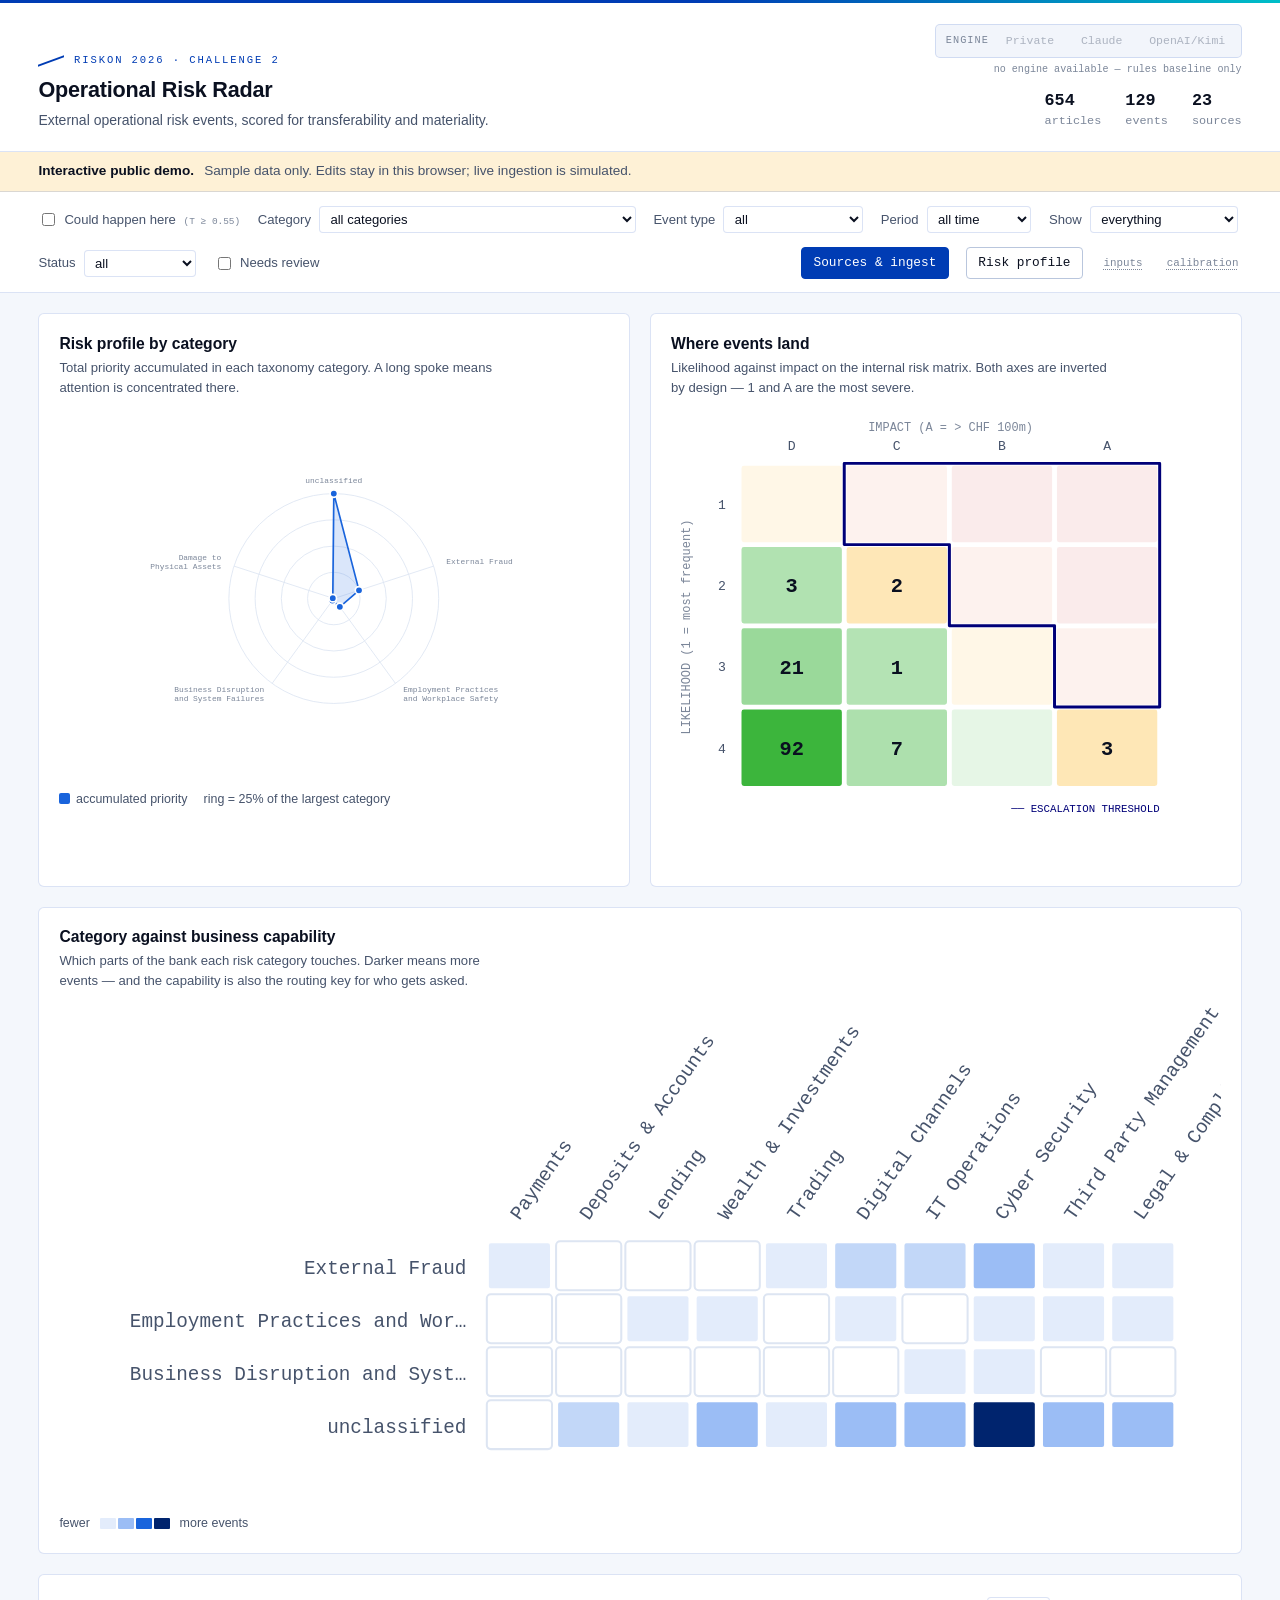
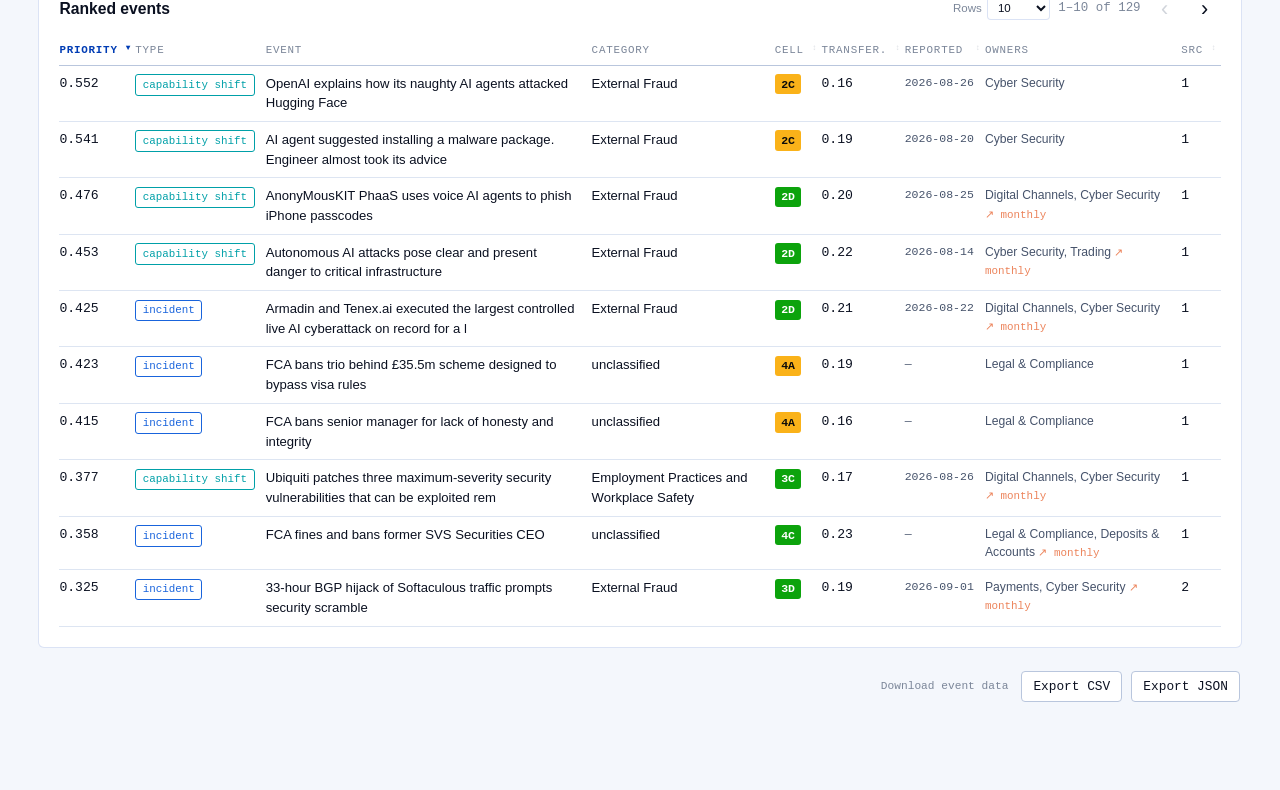
==== index.html @ 5e78c8e3 "Publish sanitized RiskON clickable prototype" ====
<!doctype html>
<html lang="en">
<head>
<meta charset="utf-8">
<meta name="viewport" content="width=device-width, initial-scale=1">
<title>Operational Risk Radar</title>
<link rel="stylesheet" href="static/styles.css">
</head>
<body data-palette="#1964dc,#eb6834,#00a0a8">

<header class="masthead">
  <div class="masthead-main">
    <p class="wordmark"><span class="rule"></span>RiskON 2026 &middot; Challenge 2</p>
    <h1>Operational Risk Radar</h1>
    <p class="sub">External operational risk events, scored for transferability and materiality.</p>
  </div>
  <div class="masthead-right">
    <div class="mode-wrap">
      <div class="mode" id="mode" role="group" aria-label="Analysis engine">
        <span class="mode-label">Engine</span>
        <button class="mode-btn" id="mode-local" data-backend="local">Private</button>
        <button class="mode-btn" id="mode-frontier" data-backend="anthropic">Claude</button>
        <button class="mode-btn" id="mode-openai" data-backend="openai">OpenAI/Kimi</button>
      </div>
      <span class="mode-note" id="mode-note"></span>
    </div>
    <div class="masthead-meta" id="meta"></div>
  </div>
</header>

<div class="banner" id="config-banner" hidden>
  <strong>Interactive public demo.</strong>
  <span>Sample data only. Edits stay in this browser; live ingestion is simulated.</span>
</div>

<nav class="controls">
  <label class="control check">
    <input type="checkbox" id="threshold-toggle">
    <span>Could happen here <output id="threshold-out"></output></span>
  </label>
  <label class="control">
    <span>Category</span>
    <select id="cat-filter"><option value="">all</option></select>
  </label>
  <label class="control">
    <span>Event type</span>
    <select id="type-filter">
      <option value="">all</option>
      <option value="incident">incident</option>
      <option value="regulatory_change">regulatory change</option>
      <option value="capability_shift">capability shift</option>
    </select>
  </label>
  <label class="control">
    <span>Period</span>
    <select id="period-filter">
      <option value="">all time</option>
      <option value="7">last 7 days</option>
      <option value="30">last 30 days</option>
      <option value="90">last quarter</option>
      <option value="month">a month…</option>
    </select>
  </label>
  <label class="control" id="month-wrap" hidden>
    <span>Month</span>
    <input type="month" id="month-filter">
  </label>
  <label class="control check" id="asat-wrap" hidden>
    <input type="checkbox" id="asat-toggle" checked>
    <span>Rank as it looked then</span>
  </label>
  <label class="control">
    <span>Show</span>
    <select id="top-filter">
      <option value="">everything</option>
      <option value="10">top 10</option>
      <option value="25">top 25</option>
      <option value="cat10">top 10 per category</option>
    </select>
  </label>
  <label class="control">
    <span>Status</span>
    <select id="disposition-filter">
      <option value="">all</option>
      <option value="open">open only</option>
      <option value="new">new</option>
      <option value="in_review">in review</option>
      <option value="actioned">actioned</option>
      <option value="closed">closed</option>
      <option value="not_relevant">not relevant</option>
      <option value="accepted_risk">accepted risk</option>
    </select>
  </label>
  <label class="control check">
    <input type="checkbox" id="review-filter">
    <span>Needs review</span>
  </label>
  <span class="control-spacer"></span>

  <a class="btn btn-primary" href="sources/">Sources &amp; ingest</a>
  <a class="btn" href="profile/">Risk profile</a>
  <button class="btn-quiet" id="inputs-toggle" aria-expanded="false"
          aria-controls="inputs-card"
          title="Which reference inputs are connected, and what each absence costs">inputs</button>
  <button class="btn-quiet" id="calib-toggle" aria-expanded="false"
          aria-controls="calibration-card"
          title="Reliability of the transferability score against business verdicts">calibration</button>
</nav>

<main>
  <section class="charts">
    <figure class="card chart-card">
      <figcaption>
        <h2>Risk profile by category</h2>
        <p>Total priority accumulated in each taxonomy category. A long spoke means
           attention is concentrated there.</p>
      </figcaption>
      <div class="chart-body"><svg id="radar" role="img" aria-label="Radar chart of accumulated priority per risk category"></svg></div>
      <div class="legend" id="radar-legend"></div>
    </figure>

    <figure class="card chart-card">
      <figcaption>
        <h2>Where events land</h2>
        <p>Likelihood against impact on the internal risk matrix. Both axes are
           inverted by design — 1 and A are the most severe.</p>
      </figcaption>
      <div class="chart-body"><svg id="matrix" role="img" aria-label="Risk matrix showing event counts by likelihood and impact"></svg></div>
    </figure>
  </section>

  <figure class="card wide" id="inputs-card" hidden>
    <figcaption>
      <h2>What the radar is scoring against</h2>
      <p>Every input a bank supplies. An absent one does not lower a score — it removes
         a question from the assessment, and every event after that is missing it. So
         the missing ones are named, along with what supplying them would answer.</p>
    </figcaption>
    <div id="inputs-body"></div>
  </figure>

  <figure class="card chart-card wide" id="calibration-card" hidden>
    <figcaption>
      <h2>Is the score telling the truth?</h2>
      <p>A transferability of 0.8 claims four in five such events turn out to be relevant
         when the owner is asked. Each consultation tests that claim — the curve is earned
         by using the radar, not shipped with it.</p>
    </figcaption>
    <div class="chart-body"><svg id="calibration" role="img" aria-label="Predicted transferability against observed relevance"></svg></div>
    <p class="calib-verdict" id="calib-verdict"></p>
  </figure>

  <figure class="card chart-card wide">
    <figcaption>
      <h2>Category against business capability</h2>
      <p>Which parts of the bank each risk category touches. Darker means more events —
         and the capability is also the routing key for who gets asked.</p>
    </figcaption>
    <div class="chart-body scroll-x"><svg id="heatmap" role="img" aria-label="Heatmap of risk categories against business capabilities"></svg></div>
    <div class="legend" id="heat-legend"></div>
  </figure>

  <section class="card">
    <div class="list-head">
      <h2>Ranked events</h2>
      <div class="list-tools" aria-label="Event list pagination">
        <!-- Filters set by clicking a chart, rendered from state. Without them
             a reader who clicked a cell, scrolled, and came back has no way to
             tell why the list is short — the click is off-screen by then. The
             dropdowns above are self-describing; a chart click is not. -->
        <span class="filter-chips" id="filter-chips"></span>
        <label class="page-size">
          <span>Rows</span>
          <select id="page-size" aria-label="Rows per page">
            <option value="10" selected>10</option>
            <option value="25">25</option>
            <option value="50">50</option>
          </select>
        </label>
        <span class="count" id="event-count" aria-live="polite"></span>
        <button class="page-btn" id="page-prev" type="button" aria-label="Previous page">&#8249;</button>
        <button class="page-btn" id="page-next" type="button" aria-label="Next page">&#8250;</button>
      </div>
    </div>
    <div class="table-wrap">
      <table id="event-table">
        <thead>
          <tr>
            <th class="sortable" data-sort="priority" aria-sort="descending">Priority</th>
            <th>Type</th>
            <th>Event</th>
            <th>Category</th>
            <th class="sortable" data-sort="severity">Cell</th>
            <th class="sortable" data-sort="transferability">Transfer.</th>
            <th class="sortable" data-sort="reported">Reported</th>
            <th>Owners</th>
            <th class="sortable" data-sort="sources">Src</th>
          </tr>
        </thead>
        <tbody id="event-body"></tbody>
      </table>
    </div>
  </section>

  <footer class="export-footer" aria-label="Data export">
    <span>Download event data</span>
    <div class="export-actions">
      <a class="btn" id="dl-csv" href="downloads/radar.csv" download>Export CSV</a>
      <a class="btn" id="dl-json" href="downloads/radar.json" download>Export JSON</a>
    </div>
  </footer>
</main>

<aside class="drawer" id="drawer" hidden>
  <button class="drawer-close" id="drawer-close" aria-label="Close">&times;</button>
  <div id="drawer-body"></div>
</aside>
<div class="scrim" id="scrim" hidden></div>

<div class="tooltip" id="tooltip" hidden></div>

<script src="static/demo-api.js"></script>
<script src="static/app.js"></script>
</body>
</html>
---- static/styles.css ----
/* Accessible blue/teal prototype palette. Brand chrome and data-encoding
   colours stay separate so categories remain distinguishable in both themes. */

:root {
  color-scheme: light;

  --brand-blue:      #003cb4;
  --brand-navy:      #000078;
  --brand-teal:      #00bec8;
  --brand-sky:       #9bbdf5;
  /* The escalation boundary on the risk matrix. Its own token because
     the navy the reference draws it in disappears on a dark background. */
  --appetite-line: #000078;

  --surface-1:      #ffffff;
  --plane:          #f4f7fc;
  --text-primary:   #0a1020;
  --text-secondary: #46536b;
  --muted:          #7b8699;
  --grid:           #dde5f2;
  --axis:           #b9c6dd;
  --border:         rgba(0, 60, 180, 0.14);

  /* categorical — event type (validated) */
  --type-incident:   #1964dc;
  --type-regulatory: #eb6834;
  --type-capability: #00a0a8;

  /* status — severity, reserved, never a series colour */
  --good:     #0ca30c;
  --warning:  #fab219;
  --serious:  #ec835a;
  --critical: #d03b3b;

  /* sequential — magnitude */
  --seq-100: #e3ecfb; --seq-200: #c2d7f8; --seq-300: #9bbdf5;
  --seq-400: #6487be; --seq-500: #1964dc; --seq-600: #003cb4; --seq-700: #00246e;

  --mono: ui-monospace, "SF Mono", Menlo, Consolas, monospace;
  --sans: "Helvetica Neue", Helvetica, system-ui, -apple-system, "Segoe UI", Arial, sans-serif;
}

@media (prefers-color-scheme: dark) {
  :root:not([data-theme="light"]) {
    color-scheme: dark;
    --surface-1:      #121722;
    --plane:          #0a0e16;
    --text-primary:   #f2f5fa;
    --text-secondary: #b6c2d6;
    --muted:          #7f8ca3;
    --grid:           #232c3d;
    --axis:           #33405a;
    --border:         rgba(155, 189, 245, 0.16);
    --appetite-line:  #9bbdf5;
    --type-incident:   #5b93f0;
    --type-regulatory: #f0824f;
    --type-capability: #26bcc4;
    --seq-100: #16233d; --seq-200: #1c3568; --seq-300: #24499b;
    --seq-400: #1964dc; --seq-500: #4a86e8; --seq-600: #7dabf2; --seq-700: #b3cdf8;
  }
}

:root[data-theme="dark"] {
  color-scheme: dark;
  --surface-1:      #121722;
  --plane:          #0a0e16;
  --text-primary:   #f2f5fa;
  --text-secondary: #b6c2d6;
  --muted:          #7f8ca3;
  --grid:           #232c3d;
  --axis:           #33405a;
  --border:         rgba(155, 189, 245, 0.16);
  --appetite-line:  #9bbdf5;
  --type-incident:   #5b93f0;
  --type-regulatory: #f0824f;
  --type-capability: #26bcc4;
  --seq-100: #16233d; --seq-200: #1c3568; --seq-300: #24499b;
  --seq-400: #1964dc; --seq-500: #4a86e8; --seq-600: #7dabf2; --seq-700: #b3cdf8;
}

* { box-sizing: border-box; }

body {
  margin: 0;
  background: var(--plane);
  color: var(--text-primary);
  font-family: var(--sans);
  font-size: 14px;
  line-height: 1.5;
  -webkit-font-smoothing: antialiased;
}

/* ---------- masthead ---------- */

.masthead {
  display: flex;
  flex-wrap: wrap;
  gap: 1rem 2rem;
  align-items: flex-end;
  justify-content: space-between;
  padding: 1.5rem clamp(1rem, 3vw, 2.5rem) 1.25rem;
  border-bottom: 1px solid var(--border);
  background: var(--surface-1);
  position: relative;
}
/* A slim gradient separates the application chrome from the working area. */
.masthead::before {
  content: "";
  position: absolute; inset: 0 0 auto 0; height: 3px;
  background: linear-gradient(90deg, var(--brand-blue) 0%, var(--brand-blue) 55%, var(--brand-teal) 100%);
}
.wordmark {
  display: flex; align-items: center; gap: 0.6rem;
  font-family: var(--mono); font-size: 0.66rem; letter-spacing: 0.18em;
  text-transform: uppercase; color: var(--brand-blue); margin-bottom: 0.35rem;
}
:root[data-theme="dark"] .wordmark,
:root:not([data-theme="light"]) .wordmark { color: var(--brand-sky); }
@media (prefers-color-scheme: light) { :root:not([data-theme="dark"]) .wordmark { color: var(--brand-blue); } }
.wordmark .rule {
  width: 26px; height: 0; border-top: 2px solid currentColor;
  transform: skewY(-20deg);
}
.masthead h1 {
  margin: 0;
  font-size: 1.35rem;
  font-weight: 600;
  letter-spacing: -0.01em;
}
.sub { margin: 0.2rem 0 0; color: var(--text-secondary); }
.masthead-right {
  display: flex;
  flex-direction: column;
  align-items: flex-end;
  gap: 0.7rem;
}
.masthead-meta {
  display: flex;
  gap: 1.5rem;
  font-family: var(--mono);
  font-size: 0.74rem;
  color: var(--muted);
}
.masthead-meta b { display: block; color: var(--text-primary); font-size: 1.05rem; font-weight: 600; }

.banner {
  padding: 0.6rem clamp(1rem, 3vw, 2.5rem);
  background: color-mix(in srgb, var(--warning) 18%, var(--surface-1));
  border-bottom: 1px solid var(--border);
  font-size: 0.85rem;
}
.banner span { color: var(--text-secondary); margin-left: 0.4rem; }

/* ---------- controls ---------- */

.controls {
  display: flex;
  flex-wrap: wrap;
  align-items: center;
  gap: 0.9rem 1.1rem;
  padding: 0.85rem clamp(1rem, 3vw, 2.5rem);
  border-bottom: 1px solid var(--border);
  background: var(--surface-1);
  position: sticky;
  top: 0;
  z-index: 20;
}
.control { display: flex; align-items: center; gap: 0.5rem; font-size: 0.82rem; color: var(--text-secondary); }
.control input[type="range"] { width: 130px; accent-color: var(--type-incident); }
.control output { font-family: var(--mono); color: var(--text-primary); min-width: 2.6em; }
.control select {
  font: inherit; padding: 0.25rem 0.4rem; border-radius: 4px;
  border: 1px solid var(--border); background: var(--surface-1); color: var(--text-primary);
}
.control-spacer { flex: 1; }

.export-footer {
  display: flex;
  justify-content: flex-end;
  align-items: center;
  gap: 0.8rem;
  padding: 0.2rem 0.1rem 1.5rem;
  color: var(--muted);
  font-family: var(--mono);
  font-size: 0.7rem;
}
.export-actions { display: flex; gap: 0.55rem; }

@media (max-width: 640px) {
  .export-footer { align-items: flex-end; flex-direction: column; }
}

/* ---------- LLM mode switch ---------- */

.mode {
  display: flex; align-items: center; gap: 0.45rem;
  padding: 0.2rem 0.35rem 0.2rem 0.6rem;
  border: 1px solid var(--border); border-radius: 5px;
  background: color-mix(in srgb, var(--brand-blue) 5%, var(--surface-1));
}
.mode-label {
  font-family: var(--mono); font-size: 0.64rem; letter-spacing: 0.1em;
  text-transform: uppercase; color: var(--muted);
}
.mode-btn {
  font: inherit; font-family: var(--mono); font-size: 0.72rem; cursor: pointer;
  border: 1px solid transparent; border-radius: 3px; padding: 0.2rem 0.55rem;
  background: transparent; color: var(--text-secondary);
}
.mode-btn[aria-pressed="true"] {
  background: var(--brand-blue); color: #fff; border-color: var(--brand-blue);
}
.mode-btn[disabled] { opacity: 0.4; cursor: not-allowed; }
.mode-wrap { display: flex; flex-direction: column; align-items: flex-end; gap: 0.22rem; }
.mode-note {
  font-family: var(--mono); font-size: 0.63rem; color: var(--muted);
  white-space: nowrap;
}
.btn {
  font-size: 0.8rem; font-family: var(--mono); text-decoration: none;
  color: var(--text-primary); border: 1px solid var(--axis);
  padding: 0.32rem 0.7rem; border-radius: 4px; background: var(--surface-1);
}
.btn:hover, .btn:focus-visible { border-color: var(--type-incident); color: var(--type-incident); }

/* ---------- layout ---------- */

main { padding: 1.25rem clamp(1rem, 3vw, 2.5rem) 4rem; display: flex; flex-direction: column; gap: 1.25rem; }
.charts { display: grid; grid-template-columns: repeat(auto-fit, minmax(340px, 1fr)); gap: 1.25rem; }

.card {
  background: var(--surface-1);
  border: 1px solid var(--border);
  border-radius: 6px;
  padding: 1.1rem 1.25rem 1.25rem;
}
figure.card { margin: 0; }
figcaption h2 { margin: 0 0 0.15rem; font-size: 0.98rem; font-weight: 600; }
figcaption p { margin: 0 0 0.9rem; color: var(--text-secondary); font-size: 0.82rem; max-width: 62ch; }
.chart-body svg { display: block; width: 100%; height: auto; }
.scroll-x { overflow-x: auto; }

.legend { display: flex; flex-wrap: wrap; gap: 0.4rem 1rem; margin-top: 0.75rem; font-size: 0.78rem; color: var(--text-secondary); }
.legend .swatch { display: inline-block; width: 11px; height: 11px; border-radius: 2px; margin-right: 0.35rem; vertical-align: -1px; }
.legend .ramp { display: inline-flex; gap: 2px; vertical-align: -2px; margin: 0 0.4rem; }
.legend .ramp i { width: 16px; height: 11px; display: block; border-radius: 1px; }

/* ---------- table ---------- */

.list-head { display: flex; align-items: center; justify-content: space-between; gap: 1rem; margin-bottom: 0.7rem; }
.list-head h2 { margin: 0; font-size: 0.98rem; font-weight: 600; }
.count { font-family: var(--mono); font-size: 0.78rem; color: var(--muted); }
.list-tools { display: flex; align-items: center; gap: 0.5rem; }
.page-size { display: flex; align-items: center; gap: 0.35rem; color: var(--muted); font-size: 0.72rem; }
.page-size select {
  font: inherit; color: var(--text-primary); background: var(--surface-1);
  border: 1px solid var(--border); border-radius: 4px; padding: 0.2rem 1.4rem 0.2rem 0.35rem;
}
.page-btn {
  width: 2rem; height: 2rem; padding: 0; border: 1px solid transparent;
  border-radius: 50%; background: transparent; color: var(--text-primary);
  font-size: 1.35rem; line-height: 1; cursor: pointer;
}
.page-btn:hover:not(:disabled), .page-btn:focus-visible:not(:disabled) {
  background: var(--plane); border-color: var(--border);
}
.page-btn:disabled { color: var(--muted); opacity: 0.35; cursor: default; }
.table-wrap { overflow-x: auto; }
table { border-collapse: collapse; width: 100%; min-width: 780px; font-size: 0.82rem; }
th {
  text-align: left; font-family: var(--mono); font-size: 0.68rem; letter-spacing: 0.07em;
  text-transform: uppercase; color: var(--muted); font-weight: 500;
  padding: 0.4rem 0.7rem 0.4rem 0; border-bottom: 1px solid var(--axis); white-space: nowrap;
}
td { padding: 0.5rem 0.7rem 0.5rem 0; border-bottom: 1px solid var(--grid); vertical-align: top; }
tbody tr { cursor: pointer; }
tbody tr:hover { background: color-mix(in srgb, var(--type-incident) 7%, transparent); }
.num { font-family: var(--mono); font-variant-numeric: tabular-nums; white-space: nowrap; }

.pill {
  display: inline-block; font-family: var(--mono); font-size: 0.68rem;
  padding: 0.1rem 0.4rem; border-radius: 3px; white-space: nowrap;
  border: 1px solid currentColor;
}
.pill.incident   { color: var(--type-incident); }
.pill.regulatory_change { color: var(--type-regulatory); }
.pill.capability_shift  { color: var(--type-capability); }

.cell-badge {
  display: inline-block; font-family: var(--mono); font-weight: 600;
  padding: 0.1rem 0.4rem; border-radius: 3px; color: #fff; font-size: 0.72rem;
}
.sev-1 { background: var(--critical); }
.sev-2 { background: var(--serious); }
.sev-3 { background: var(--warning); color: #0b0b0b; }
.sev-4 { background: var(--good); }

.owners { color: var(--text-secondary); font-size: 0.76rem; }
.cross { color: var(--serious); font-family: var(--mono); font-size: 0.68rem; }

/* ---------- drawer ---------- */

.drawer {
  position: fixed; top: 0; right: 0; bottom: 0; width: min(560px, 92vw);
  background: var(--surface-1); border-left: 1px solid var(--border);
  padding: 1.5rem 1.6rem 3rem; overflow-y: auto; z-index: 40;
  box-shadow: -8px 0 24px rgba(0,0,0,0.12);
}
.scrim { position: fixed; inset: 0; background: rgba(0,0,0,0.28); z-index: 30; }
.drawer-close {
  position: absolute; top: 0.7rem; right: 0.9rem; background: none; border: none;
  font-size: 1.5rem; line-height: 1; color: var(--muted); cursor: pointer;
}
.drawer h3 { margin: 0 0.5rem 0.3rem 0; font-size: 1.05rem; }
.drawer h4 {
  font-family: var(--mono); font-size: 0.7rem; letter-spacing: 0.08em;
  text-transform: uppercase; color: var(--muted); margin: 1.5rem 0 0.5rem;
}
.kv { display: grid; grid-template-columns: minmax(120px, auto) 1fr; gap: 0.3rem 1rem; font-size: 0.83rem; }
.kv dt { color: var(--text-secondary); }
.kv dd { margin: 0; font-family: var(--mono); }

.dim-row { margin-bottom: 0.55rem; }
.dim-head { display: flex; justify-content: space-between; font-size: 0.78rem; }
.dim-name { color: var(--text-primary); }
.dim-val { font-family: var(--mono); color: var(--text-secondary); }
.dim-bar { height: 7px; background: var(--grid); border-radius: 3px; overflow: hidden; margin-top: 0.2rem; }
.dim-bar i { display: block; height: 100%; background: var(--type-incident); border-radius: 3px; }
.dim-row.dormant .dim-name { color: var(--muted); text-decoration: line-through; }
.dim-why { font-size: 0.74rem; color: var(--muted); margin-top: 0.15rem; }
.dim-tag {
  font-family: var(--mono); font-size: 0.58rem; letter-spacing: 0.08em;
  text-transform: uppercase; color: var(--brand-blue); border: 1px solid currentColor;
  border-radius: 2px; padding: 0 0.25rem; margin-left: 0.4rem; vertical-align: 1px;
}
:root[data-theme="dark"] .dim-tag { color: var(--brand-sky); }
.dim-ev { margin: 0.25rem 0 0; padding-left: 0.9rem; }
.dim-ev li {
  font-size: 0.72rem; color: var(--text-secondary); margin-bottom: 0.12rem;
  list-style: none; position: relative;
}
.dim-ev li::before {
  content: "·"; position: absolute; left: -0.7rem; color: var(--brand-blue);
}

.rationale { font-size: 0.82rem; color: var(--text-secondary); background: var(--plane);
             padding: 0.6rem 0.75rem; border-radius: 4px; border-left: 2px solid var(--axis); }
.src-list { list-style: none; padding: 0; margin: 0; font-size: 0.8rem; }
.src-list li { margin-bottom: 0.35rem; word-break: break-all; }
.src-list a { color: var(--type-incident); }

.consult { display: flex; flex-wrap: wrap; gap: 0.5rem; align-items: center; margin-bottom: 0.5rem;
           padding-bottom: 0.5rem; border-bottom: 1px solid var(--grid); }
.consult-owner { flex: 1; min-width: 160px; font-size: 0.82rem; }
.consult button {
  font: inherit; font-size: 0.72rem; font-family: var(--mono); cursor: pointer;
  border: 1px solid var(--axis); background: var(--surface-1); color: var(--text-primary);
  padding: 0.2rem 0.5rem; border-radius: 3px;
}
.consult button:hover { border-color: var(--type-incident); }
.consult button[aria-pressed="true"] { background: var(--type-incident); color: #fff; border-color: var(--type-incident); }

.verdict { font-family: var(--mono); font-size: 0.72rem; padding: 0.1rem 0.4rem; border-radius: 3px; }
.verdict.relevant { background: var(--critical); color: #fff; }
.verdict.take_into_account { background: var(--warning); color: #0b0b0b; }
.verdict.not_relevant { background: var(--good); color: #fff; }
.verdict.pending { border: 1px solid var(--axis); color: var(--muted); }

/* ---------- tooltip ---------- */

.tooltip {
  position: fixed; pointer-events: none; z-index: 60;
  background: var(--surface-1); border: 1px solid var(--axis); border-radius: 4px;
  padding: 0.4rem 0.6rem; font-size: 0.78rem; max-width: 280px;
  box-shadow: 0 4px 12px rgba(0,0,0,0.16);
}
.tooltip b { display: block; margin-bottom: 0.15rem; }
/* pre-line so a tooltip can carry a second line. Matrix cells use one to say
   how many of their events sit near a band boundary, which does not fit on the
   same line as the count and is the more interesting half. */
.tooltip span {
  color: var(--text-secondary); font-family: var(--mono); font-size: 0.74rem;
  white-space: pre-line;
}

.empty { color: var(--muted); font-style: italic; padding: 1.5rem 0; text-align: center; }

@media (prefers-reduced-motion: reduce) { * { transition: none !important; animation: none !important; } }

/* The declared-profile caveat. Deliberately quiet but always present: the
   profile is our assumption, and a reader should never have to ask whether
   these numbers came from the bank's own internal data. */
.assumption {
  font-size: 12px; line-height: 1.5; color: var(--text-secondary);
  background: var(--plane); border-left: 2px solid var(--appetite-line);
  padding: 8px 10px; margin: 0 0 14px; border-radius: 0 3px 3px 0;
}
.assumption b { color: var(--text-primary); }

/* ------------------------------------------------------------------ */
/* Risk profile panel                                                  */
/*                                                                     */
/* Wider than the event drawer because this is editing, not reading —  */
/* a row of fields needs room that a paragraph of rationale does not.  */
/* ------------------------------------------------------------------ */

.panel {
  position: fixed; top: 0; right: 0; bottom: 0;
  width: min(760px, 96vw);
  background: var(--surface-1);
  border-left: 1px solid var(--border);
  box-shadow: -18px 0 48px rgba(0, 0, 0, 0.18);
  display: flex; flex-direction: column;
  z-index: 40;
}
.panel[hidden] { display: none; }

.panel-head {
  display: flex; align-items: flex-start; justify-content: space-between;
  gap: 1rem; padding: 1.1rem 1.3rem 0.8rem;
  border-bottom: 1px solid var(--border);
}
.panel-head h2 { margin: 0; font-size: 1.15rem; letter-spacing: -0.01em; }
.panel-sub {
  margin: 0.25rem 0 0; font-family: var(--mono);
  font-size: 0.68rem; color: var(--muted);
}

.panel .assumption { margin: 0.9rem 1.3rem 0; }

.panel-tabs {
  display: flex; flex-wrap: wrap; gap: 0.25rem;
  padding: 0.9rem 1.3rem 0; border-bottom: 1px solid var(--border);
}
.panel-tabs .tab {
  appearance: none; background: none; border: none;
  border-bottom: 2px solid transparent;
  padding: 0.45rem 0.6rem; cursor: pointer;
  font-family: var(--mono); font-size: 0.72rem;
  color: var(--text-secondary);
}
.panel-tabs .tab:hover { color: var(--text-primary); }
.panel-tabs .tab.is-active {
  color: var(--brand-blue); border-bottom-color: var(--brand-blue); font-weight: 600;
}
.panel-body { flex: 1; overflow-y: auto; padding: 1rem 1.3rem 1.5rem; }

.field { display: block; margin-bottom: 0.85rem; }
.field > span {
  display: block; font-family: var(--mono); font-size: 0.66rem;
  letter-spacing: 0.06em; text-transform: uppercase;
  color: var(--muted); margin-bottom: 0.3rem;
}
.field input[type="text"], .field textarea, .field select {
  width: 100%; box-sizing: border-box;
  background: var(--plane); color: var(--text-primary);
  border: 1px solid var(--border); border-radius: 3px;
  padding: 0.42rem 0.55rem; font: inherit; font-size: 0.83rem;
}
.field textarea { min-height: 5.5rem; resize: vertical; line-height: 1.5; }
.field input:focus-visible, .field textarea:focus-visible,
.field select:focus-visible, .row input:focus-visible, .row select:focus-visible {
  outline: 2px solid var(--brand-blue); outline-offset: 1px;
}
.field-hint {
  display: block; margin-top: 0.25rem;
  font-size: 0.72rem; color: var(--muted); line-height: 1.45;
}

/* Repeating rows — activities, technology, vendors, controls. */
.rows { display: flex; flex-direction: column; gap: 0.4rem; }
.row {
  display: grid; gap: 0.4rem; align-items: center;
  padding: 0.5rem; border: 1px solid var(--border); border-radius: 3px;
  background: var(--plane);
}
.row input[type="text"], .row select {
  background: var(--surface-1); color: var(--text-primary);
  border: 1px solid var(--border); border-radius: 3px;
  padding: 0.34rem 0.45rem; font: inherit; font-size: 0.78rem;
  min-width: 0;
}
.row-tech   { grid-template-columns: 1.6fr 1fr 0.9fr 0.9fr auto; }
.row-vendor { grid-template-columns: 1.4fr 1.6fr 0.9fr 0.9fr auto; }
.row-ctrl   { grid-template-columns: 1.8fr 1fr 1.2fr auto; }
.row-act    { grid-template-columns: 1.6fr 0.8fr 1.6fr auto; }
.row-text   { grid-template-columns: 1fr auto; }

/* A not-used row is the point of the technology block, so it reads
   differently rather than looking like an incomplete entry. */
.row.is-unused { border-style: dashed; opacity: 0.78; }
.row.is-unused input[type="text"] { text-decoration: line-through; }

.row-del {
  appearance: none; background: none; border: none; cursor: pointer;
  color: var(--muted); font-size: 1rem; line-height: 1; padding: 0.2rem 0.35rem;
}
.row-del:hover { color: var(--critical); }

.used-toggle {
  display: flex; align-items: center; gap: 0.3rem;
  font-family: var(--mono); font-size: 0.68rem; color: var(--text-secondary);
  white-space: nowrap;
}

.add-row {
  appearance: none; margin-top: 0.5rem; cursor: pointer;
  background: none; border: 1px dashed var(--border); border-radius: 3px;
  padding: 0.4rem 0.7rem; color: var(--text-secondary);
  font-family: var(--mono); font-size: 0.72rem;
}
.add-row:hover { border-color: var(--brand-blue); color: var(--brand-blue); }

.panel-foot {
  display: flex; align-items: center; gap: 0.5rem;
  padding: 0.8rem 1.3rem; border-top: 1px solid var(--border);
  background: var(--plane);
}
.panel-foot input[type="text"] {
  flex: 1; min-width: 0;
  background: var(--surface-1); color: var(--text-primary);
  border: 1px solid var(--border); border-radius: 3px;
  padding: 0.4rem 0.55rem; font: inherit; font-size: 0.8rem;
}
.panel-foot-spacer { flex: 0 0 0.25rem; }
.panel-status {
  margin: 0; padding: 0 1.3rem 0.8rem; min-height: 1.1rem;
  font-family: var(--mono); font-size: 0.7rem; color: var(--muted);
}
.panel-status.is-error { color: var(--critical); }
.panel-status.is-ok { color: var(--good); }

.btn-primary {
  background: var(--brand-blue); border-color: var(--brand-blue); color: #fff;
}
.btn-primary:hover { background: var(--brand-navy); border-color: var(--brand-navy); }

.rev-list { list-style: none; margin: 0; padding: 0; }
.rev-list li {
  display: flex; gap: 0.75rem; align-items: baseline;
  padding: 0.5rem 0; border-bottom: 1px solid var(--border);
  font-size: 0.8rem;
}
.rev-v { font-family: var(--mono); font-size: 0.72rem; color: var(--brand-blue); }
.rev-when { font-family: var(--mono); font-size: 0.68rem; color: var(--muted); }

@media (max-width: 760px) {
  .row-tech, .row-vendor, .row-ctrl, .row-act { grid-template-columns: 1fr auto; }
}

@media (max-width: 640px) {
  .list-head { align-items: flex-start; flex-direction: column; }
  .list-tools { width: 100%; justify-content: flex-end; }
}

/* Provenance. A challenged number has to be traceable to the sentence that
   produced it, so the quote is shown verbatim rather than summarised. */
.cite { margin: 0 0 10px; }
.cite-field {
  font-family: var(--mono); font-size: 11px; letter-spacing: 0.02em;
  color: var(--text-secondary); text-transform: uppercase;
}
.cite blockquote {
  margin: 3px 0 2px; padding: 6px 10px; font-size: 12.5px; line-height: 1.5;
  color: var(--text-primary); background: var(--plane);
  border-left: 2px solid var(--appetite-line); border-radius: 0 3px 3px 0;
}
.cite-src { font-size: 11px; color: var(--text-secondary); }
.inferred-note, .unprovenanced {
  font-size: 12px; line-height: 1.5; color: var(--text-secondary); margin: 8px 0 0;
}
.inferred-note b { color: var(--text-primary); }
.unprovenanced { color: var(--serious); }
.unprovenanced b { color: var(--serious); }

/* "Needs review" is not a severity filter. It selects the events the model
   declined to score, which the ranked list cannot express on its own. */
.control.check { flex-direction: row; align-items: center; gap: 6px; }
.control.check input { accent-color: var(--serious); cursor: pointer; }
/* ------------------------------------------------------------------ */
/* Profile chip and profile page                                       */
/* ------------------------------------------------------------------ */

.page-profile { padding-bottom: 6rem; }
.page-profile .back { color: var(--brand-blue); text-decoration: none; }
.page-profile .back:hover { text-decoration: underline; }
.wide-note { max-width: 62rem; margin: 1rem 1.6rem 0; }
.profile-main { padding: 0 0.3rem; }
.page-profile .panel-tabs { padding: 1rem 1.6rem 0; }
.page-profile .panel-body {
  max-width: 62rem; margin: 0 auto; padding: 1.2rem 1.6rem 2rem;
  overflow: visible;
}
.profile-foot {
  position: sticky; bottom: 0;
  border-top: 1px solid var(--border); background: var(--plane);
}
.profile-status-page { padding: 0.5rem 1.6rem 0; }

/* "What this feeds" — the mapping from a block to the dimension it drives.
   A form that says only what to type never explains why it matters. */
.feeds {
  border: 1px solid var(--border); border-radius: 4px;
  background: var(--plane); padding: 0.75rem 0.9rem; margin: 0 0 1.2rem;
}
.feeds h5 {
  margin: 0 0 0.5rem; font-family: var(--mono); font-size: 0.62rem;
  letter-spacing: 0.1em; text-transform: uppercase; color: var(--muted);
  font-weight: 500;
}
.feed {
  display: grid; grid-template-columns: 13rem 4.5rem 1fr;
  gap: 0.6rem; align-items: baseline;
  padding: 0.3rem 0; border-top: 1px solid var(--border);
}
.feed:first-of-type { border-top: none; }
.feed-name {
  font-family: var(--mono); font-size: 0.72rem; color: var(--text-primary);
}
.feed-weight {
  font-family: var(--mono); font-size: 0.72rem; color: var(--brand-blue);
  font-weight: 600; font-variant-numeric: tabular-nums;
}
.feed-why { font-size: 0.76rem; color: var(--text-secondary); line-height: 1.45; }

@media (max-width: 720px) {
  .feed { grid-template-columns: 1fr; gap: 0.1rem; }
}

/* ------------------------------------------------------------------ */
/* Source portfolio and ingestion console                              */
/* ------------------------------------------------------------------ */

.page-sources .back { color: var(--brand-blue); text-decoration: none; }
.page-sources .back:hover { text-decoration: underline; }
.sources-main {
  max-width: 1160px; margin: 0 auto;
  padding: 1.25rem clamp(1rem, 3vw, 2.5rem) 7rem;
}
.source-kpis {
  display: grid; grid-template-columns: repeat(5, minmax(0, 1fr)); gap: 0.75rem;
}
.source-kpi {
  min-width: 0; padding: 0.85rem 0.9rem;
  border: 1px solid var(--border); border-radius: 5px; background: var(--surface-1);
}
.source-kpi strong {
  display: block; font-family: var(--mono); font-size: 1.35rem;
  font-weight: 600; color: var(--text-primary); font-variant-numeric: tabular-nums;
}
.source-kpi span { display: block; font-size: 0.78rem; font-weight: 600; }
.source-kpi small { display: block; margin-top: 0.15rem; color: var(--muted); font-size: 0.68rem; }

.source-overview {
  display: grid; grid-template-columns: minmax(0, 1.35fr) minmax(280px, 0.85fr);
  gap: 1rem;
}
.source-overview h2, .source-catalog-card h2, .catalog-history h2,
.governance-card h2 { margin: 0; font-size: 0.98rem; }
.section-note { margin: 0.25rem 0 0; font-size: 0.78rem; color: var(--text-secondary); max-width: 68ch; }
.coverage-row {
  display: grid; grid-template-columns: 9.5rem 1fr 2rem; gap: 0.7rem;
  align-items: center; margin-top: 0.65rem;
}
.coverage-name { font-size: 0.72rem; color: var(--text-secondary); }
.coverage-track { height: 8px; background: var(--grid); border-radius: 5px; overflow: hidden; }
.coverage-track i { display: block; height: 100%; border-radius: 5px; background: var(--brand-blue); }
.coverage-count { font-family: var(--mono); font-size: 0.72rem; text-align: right; }

.tier-defaults { margin-top: 0.75rem; }
.tier-default {
  display: grid; grid-template-columns: 8rem 1fr 2.2rem; gap: 0.5rem;
  align-items: center; margin: 0.35rem 0; font-size: 0.68rem;
}
.tier-default i { display: block; height: 5px; background: var(--brand-teal); border-radius: 4px; }
.tier-default b { font-family: var(--mono); font-weight: 500; text-align: right; }
.guardrails { margin: 0.8rem 0 0; padding-left: 1rem; color: var(--text-secondary); font-size: 0.72rem; }
.guardrails li { margin: 0.25rem 0; }

.source-catalog-card { padding: 0; overflow: hidden; }
.catalog-head {
  display: flex; justify-content: space-between; gap: 1rem; align-items: center;
  padding: 1rem 1.15rem; border-bottom: 1px solid var(--border);
}
.catalog-actions { display: flex; flex-wrap: wrap; gap: 0.45rem; justify-content: flex-end; }
.catalog-actions input, .catalog-actions select {
  background: var(--plane); color: var(--text-primary); border: 1px solid var(--border);
  border-radius: 4px; padding: 0.35rem 0.5rem; font: inherit; font-size: 0.75rem;
}
.catalog-actions input { width: min(240px, 32vw); }
.source-list { display: flex; flex-direction: column; }
.source-card { padding: 1rem 1.15rem; border-bottom: 1px solid var(--border); }
.source-card:last-child { border-bottom: none; }
.source-card.is-archived { opacity: 0.72; background: var(--plane); }
.source-card-head {
  display: flex; justify-content: space-between; gap: 1rem; align-items: flex-start;
  margin-bottom: 0.85rem;
}
.source-title { display: flex; flex-wrap: wrap; gap: 0.45rem; align-items: center; }
.source-title strong { font-size: 0.9rem; }
.source-title code { color: var(--muted); font-size: 0.68rem; }
.source-card-metrics { display: flex; gap: 1rem; color: var(--muted); font-size: 0.68rem; white-space: nowrap; }
.source-card-metrics b { color: var(--text-primary); font-family: var(--mono); }
.health {
  font-family: var(--mono); font-size: 0.62rem; padding: 0.12rem 0.38rem;
  border-radius: 10px; border: 1px solid currentColor;
}
.health.healthy { color: var(--good); }
.health.error { color: var(--critical); }
.health.empty { color: var(--warning); }
.health.unchecked { color: var(--muted); }
.health.archived { color: var(--muted); border-style: dashed; }

.source-grid {
  display: grid; grid-template-columns: 1.35fr 1fr 1fr 1fr 0.65fr 0.55fr;
  gap: 0.55rem;
}
.source-grid .source-field:last-child { grid-column: 1 / -1; }
.source-field { min-width: 0; }
.source-field > span {
  display: block; margin-bottom: 0.22rem; color: var(--muted); font-family: var(--mono);
  font-size: 0.6rem; letter-spacing: 0.06em; text-transform: uppercase;
}
.source-field input, .source-field select, .credibility-control input[type="text"] {
  box-sizing: border-box; width: 100%; min-width: 0; background: var(--plane);
  color: var(--text-primary); border: 1px solid var(--border); border-radius: 3px;
  padding: 0.35rem 0.45rem; font: inherit; font-size: 0.75rem;
}
.source-field small { display: block; margin-top: 0.18rem; color: var(--muted); font-size: 0.62rem; }
.source-field input:disabled { color: var(--muted); border-style: dashed; }

.credibility-control {
  margin-top: 0.75rem; padding: 0.7rem 0.8rem; border-radius: 4px;
  background: var(--plane); display: grid; grid-template-columns: 13rem 1fr minmax(230px, 1.2fr);
  gap: 0.7rem; align-items: center;
}
.credibility-head { display: flex; justify-content: space-between; gap: 0.5rem; align-items: center; }
.custom-toggle { display: flex; gap: 0.35rem; align-items: center; font-size: 0.7rem; color: var(--text-secondary); }
.credibility-head output { font-family: var(--mono); font-size: 0.74rem; }
.credibility-control input[type="range"] { width: 100%; accent-color: var(--brand-blue); }
.credibility-control input:disabled { opacity: 0.45; }
.source-card-foot { display: flex; flex-wrap: wrap; align-items: center; gap: 0.45rem; margin-top: 0.7rem; }
.health-detail { color: var(--muted); font-size: 0.65rem; }
.source-card-spacer { flex: 1; }
.btn-small { padding: 0.25rem 0.55rem; font-size: 0.68rem; cursor: pointer; }
.btn:disabled { opacity: 0.4; cursor: not-allowed; }
.catalog-history { padding-bottom: 0.75rem; }
.source-foot { position: fixed; left: 0; right: 0; bottom: 0; z-index: 25; }
.source-status {
  position: fixed; left: 0; right: 0; bottom: 3.6rem; z-index: 26;
  background: var(--plane); border-top: 1px solid var(--border); padding: 0.35rem 1.3rem;
}
.sr-only {
  position: absolute; width: 1px; height: 1px; padding: 0; margin: -1px;
  overflow: hidden; clip: rect(0, 0, 0, 0); white-space: nowrap; border: 0;
}

@media (max-width: 980px) {
  .source-kpis { grid-template-columns: repeat(3, minmax(0, 1fr)); }
  .source-grid { grid-template-columns: repeat(3, minmax(0, 1fr)); }
  .credibility-control { grid-template-columns: 1fr 1fr; }
  .credibility-control input[type="text"] { grid-column: 1 / -1; }
}
@media (max-width: 680px) {
  .source-kpis, .source-overview { grid-template-columns: 1fr; }
  .source-grid { grid-template-columns: 1fr 1fr; }
  .catalog-head, .source-card-head { align-items: stretch; flex-direction: column; }
  .catalog-actions { justify-content: stretch; }
  .catalog-actions input { width: 100%; }
  .credibility-control { grid-template-columns: 1fr; }
  .source-card-metrics { justify-content: space-between; }
  .source-foot, .source-status { position: static; }
}

/* ------------------------------------------------------------------ */
/* Sortable table headers                                              */
/* ------------------------------------------------------------------ */

#event-table th.sortable {
  cursor: pointer;
  user-select: none;
  position: relative;
  padding-right: 1.1rem;
  white-space: nowrap;
}
#event-table th.sortable:hover { color: var(--text-primary); }
#event-table th.sortable:focus-visible {
  outline: 2px solid var(--brand-blue);
  outline-offset: -2px;
}
/* A faint marker on every sortable header, so the affordance is visible
   before anyone clicks. The active one is solid and points. */
#event-table th.sortable::after {
  content: "\2195";
  position: absolute;
  right: 0.25rem;
  opacity: 0.28;
  font-size: 0.72em;
}
#event-table th.sortable.is-sorted {
  color: var(--brand-blue);
  font-weight: 600;
}
#event-table th.sortable.is-sorted::after { content: "\25BC"; opacity: 1; }
#event-table th.sortable.is-sorted.asc::after { content: "\25B2"; }

#event-table td.when {
  font-family: var(--mono);
  font-size: 0.72rem;
  color: var(--text-secondary);
  white-space: nowrap;
  font-variant-numeric: tabular-nums;
}

/* The threshold toggle states the number it applies, so the control explains
   itself instead of hiding the cut behind a label. */
#threshold-out {
  font-family: var(--mono);
  font-size: 0.72em;
  color: var(--muted);
  margin-left: 0.25rem;
}

/* ------------------------------------------------------------------ */
/* Public attention chip                                               */
/* ------------------------------------------------------------------ */

.att-chip {
  display: inline-block; margin-left: 0.5rem;
  padding: 0.1rem 0.45rem; border-radius: 999px;
  font-family: var(--mono); font-size: 0.66rem; font-weight: 600;
  letter-spacing: 0.04em; text-transform: uppercase;
}
.att-high     { background: var(--serious); color: #10182a; }
.att-moderate { background: var(--warning); color: #10182a; }
.att-low      { background: var(--plane); color: var(--muted);
                box-shadow: inset 0 0 0 1px var(--border); }

.att-lede {
  margin: 0 0 0.6rem; font-size: 0.78rem; line-height: 1.5;
  color: var(--text-secondary);
}
.att-parts { display: flex; flex-direction: column; gap: 0.4rem; margin-bottom: 1rem; }
.att-part {
  display: grid; grid-template-columns: 1fr auto; gap: 0.15rem 0.75rem;
  padding: 0.45rem 0.6rem; border-radius: 3px;
  background: var(--plane); border-left: 2px solid var(--brand-blue);
}
/* A component carrying no weight reads as declared-but-inert, not as a
   low score. Those are different statements and the chip must not blur them. */
.att-part.is-dormant {
  border-left-style: dashed; border-left-color: var(--muted); opacity: 0.75;
}
.att-name { font-family: var(--mono); font-size: 0.72rem; color: var(--text-primary); }
.att-num {
  font-family: var(--mono); font-size: 0.7rem; color: var(--text-secondary);
  font-variant-numeric: tabular-nums; text-align: right; white-space: nowrap;
}
.att-detail {
  grid-column: 1 / -1; font-size: 0.72rem; line-height: 1.45; color: var(--muted);
}

/* ------------------------------------------------------------------ */
/* Disposition, notes, history                                         */
/*                                                                     */
/* What WE did about an event, kept visually apart from what the       */
/* business unit said — they are different questions with different    */
/* owners, and a single row of buttons would imply otherwise.          */
/* ------------------------------------------------------------------ */

.disp { display: flex; flex-wrap: wrap; gap: 0.3rem; align-items: center; margin-bottom: 0.6rem; }
.disp-btn {
  font: inherit; font-family: var(--mono); font-size: 0.72rem; cursor: pointer;
  border: 1px solid var(--border); border-radius: 3px; padding: 0.22rem 0.55rem;
  background: var(--surface-1); color: var(--text-secondary);
}
.disp-btn:hover { border-color: var(--brand-blue); color: var(--brand-blue); }
.disp-btn[aria-pressed="true"] {
  background: var(--brand-blue); color: #fff; border-color: var(--brand-blue);
}
.disp-owner { font-family: var(--mono); font-size: 0.68rem; color: var(--muted); }

.note-add { display: flex; gap: 0.4rem; margin-bottom: 0.4rem; }
.note-add input {
  flex: 1; min-width: 0; font: inherit; font-size: 0.82rem;
  background: var(--plane); color: var(--text-primary);
  border: 1px solid var(--border); border-radius: 3px; padding: 0.4rem 0.55rem;
}
.note-add input:focus-visible { outline: 2px solid var(--brand-blue); outline-offset: 1px; }

/* Read-only by construction. The value of an audit trail is that it cannot be
   tidied up afterwards, so there is no edit affordance anywhere here. */
.history { list-style: none; margin: 0; padding: 0; }
.history li {
  display: flex; flex-wrap: wrap; gap: 0.4rem; align-items: baseline;
  padding: 0.45rem 0; border-bottom: 1px solid var(--border); font-size: 0.8rem;
}
.hist-kind {
  font-family: var(--mono); font-size: 0.66rem; text-transform: uppercase;
  letter-spacing: 0.04em; color: var(--muted); min-width: 5.5rem;
}
.hist-verdict { color: var(--text-primary); font-weight: 600; }
/* The model's answer, kept beside the human's. A correction that erased it
   would destroy the only free training signal this system produces. */
.hist-was {
  font-family: var(--mono); font-size: 0.68rem; color: var(--serious);
  text-decoration: line-through;
}
.hist-note { flex-basis: 100%; color: var(--text-secondary); }
.hist-meta {
  margin-left: auto; font-family: var(--mono); font-size: 0.66rem; color: var(--muted);
}

/* `.control { display: flex }` is a class rule and the UA's `[hidden]` is not,
   so a hidden control stayed on screen with the attribute set. Every
   conditional control in the bar needs this or it does nothing. */
.control[hidden] { display: none; }

/* The sample size is the headline, not a footnote. A reliability curve drawn
   from nine judgements looks exactly like one drawn from nine hundred. */
.calib-verdict {
  margin: 0.4rem 0 0; padding: 0 0.2rem;
  font-size: 0.82rem; color: var(--text-secondary);
}
.calib-verdict.is-thin { color: var(--serious); }

/* Deliberately the quietest thing in the bar. Calibration answers a question
   about the MODEL, not about this week's risk — it belongs in a review or a
   presentation, so it is reachable without competing with the working controls. */
.btn-quiet {
  font: inherit; font-family: var(--mono); font-size: 0.68rem; cursor: pointer;
  background: none; border: none; padding: 0.3rem 0.2rem;
  color: var(--muted); text-decoration: underline dotted; text-underline-offset: 3px;
}
.btn-quiet:hover, .btn-quiet:focus-visible { color: var(--type-incident); }
.btn-quiet[aria-expanded="true"] { color: var(--type-incident); text-decoration-style: solid; }

/* Category correction. The model's answer stays visible beside the human's —
   that pair is the evaluation set, and hiding half of it would waste the only
   free training signal this system produces. */
.classify { display: flex; flex-wrap: wrap; gap: 0.4rem; align-items: center; margin-bottom: 0.3rem; }
.classify select {
  flex: 1; min-width: 12rem; font: inherit; font-size: 0.82rem;
  background: var(--plane); color: var(--text-primary);
  border: 1px solid var(--border); border-radius: 3px; padding: 0.35rem 0.45rem;
}
.classify select:focus-visible { outline: 2px solid var(--brand-blue); outline-offset: 1px; }
.classify-was {
  font-family: var(--mono); font-size: 0.68rem; color: var(--serious);
  text-decoration: line-through;
}

/* Existing-risk coverage. An exact match and a category-only one are marked
   differently on purpose: telling an analyst something is covered when it is
   not costs the event, which is the same error as over-merging two incidents. */
.coverage { list-style: none; margin: 0; padding: 0; }
.coverage li {
  display: flex; flex-wrap: wrap; gap: 0.4rem; align-items: baseline;
  padding: 0.45rem 0; border-bottom: 1px solid var(--border); font-size: 0.82rem;
}
.cov-id { font-family: var(--mono); font-size: 0.72rem; color: var(--brand-blue); }
:root[data-theme="dark"] .cov-id,
:root:not([data-theme="light"]) .cov-id { color: var(--brand-sky); }
.cov-how {
  font-family: var(--mono); font-size: 0.62rem; text-transform: uppercase;
  letter-spacing: 0.05em; padding: 0.05rem 0.3rem; border-radius: 2px;
}
.cov-exact { background: color-mix(in srgb, var(--good) 22%, transparent); color: var(--good); }
.cov-category { background: color-mix(in srgb, var(--warning) 22%, transparent); color: var(--warning); }
.cov-title { color: var(--text-primary); }
.cov-status {
  font-family: var(--mono); font-size: 0.62rem; text-transform: uppercase;
  color: var(--serious);
}
.cov-meta { margin-left: auto; font-family: var(--mono); font-size: 0.66rem; color: var(--muted); }

/* Reference inputs. Three states, not two — an absent input and one running on
   the public stand-in are both "not your data", and only one of them is
   missing. Collapsing them would let a demo read as a deployment. */
.inputs-count { margin: 0 0 0.6rem; font-size: 0.9rem; color: var(--text-secondary); }
.inputs-count b { color: var(--text-primary); }
.inputs { list-style: none; margin: 0; padding: 0; }
.input-row {
  display: flex; flex-wrap: wrap; gap: 0.5rem; align-items: baseline;
  padding: 0.5rem 0; border-bottom: 1px solid var(--border); font-size: 0.82rem;
}
.input-state {
  font-family: var(--mono); font-size: 0.62rem; text-transform: uppercase;
  letter-spacing: 0.05em; padding: 0.08rem 0.35rem; border-radius: 2px;
  min-width: 7.5rem; text-align: center;
}
.is-own .input-state { background: color-mix(in srgb, var(--good) 22%, transparent); color: var(--good); }
.is-example .input-state { background: color-mix(in srgb, var(--warning) 22%, transparent); color: var(--warning); }
.is-absent .input-state { background: color-mix(in srgb, var(--serious) 22%, transparent); color: var(--serious); }
.input-label { color: var(--text-primary); font-weight: 600; min-width: 11rem; }
.input-detail { color: var(--text-secondary); }
/* Only shown for what is missing: the cost of the gap, in plain language. */
.input-unlocks { flex-basis: 100%; color: var(--muted); font-size: 0.78rem; padding-left: 8rem; }

/* ------------------------------------------------------------------ */
/* Drawer tabs                                                         */
/*                                                                     */
/* Eleven stacked sections is a scroll, not a workflow. The two things */
/* an analyst alternates between — what is this, and what do I do —    */
/* were 600px apart, so "what to do" leads and the rest sits behind    */
/* it. Assessment and evidence are read once; the workflow is worked.  */
/* ------------------------------------------------------------------ */

.tabs {
  display: flex; flex-wrap: wrap; gap: 0.2rem;
  margin: 0.7rem 0 0.9rem; border-bottom: 1px solid var(--border);
}
.tabs .tab {
  appearance: none; background: none; border: none; cursor: pointer;
  border-bottom: 2px solid transparent; padding: 0.4rem 0.6rem;
  font-family: var(--mono); font-size: 0.72rem; color: var(--text-secondary);
}
.tabs .tab:hover { color: var(--text-primary); }
.tabs .tab.is-active {
  color: var(--brand-blue); border-bottom-color: var(--brand-blue); font-weight: 600;
}
:root[data-theme="dark"] .tabs .tab.is-active,
:root:not([data-theme="light"]) .tabs .tab.is-active {
  color: var(--brand-sky); border-bottom-color: var(--brand-sky);
}
.tab-panel[hidden] { display: none; }

/* Escalation. Deliberately louder than routing: routing asks a question,
   this makes a demand, and one nobody has acknowledged is the failure. */
.escalations { list-style: none; margin: 0 0 0.6rem; padding: 0; }
.esc {
  display: flex; flex-wrap: wrap; gap: 0.4rem; align-items: baseline;
  padding: 0.45rem 0; border-bottom: 1px solid var(--border); font-size: 0.82rem;
}
.esc-level {
  font-family: var(--mono); font-size: 0.62rem; text-transform: uppercase;
  padding: 0.05rem 0.35rem; border-radius: 2px;
}
.esc-team { background: color-mix(in srgb, var(--type-incident) 20%, transparent); color: var(--type-incident); }
.esc-committee { background: color-mix(in srgb, var(--warning) 22%, transparent); color: var(--warning); }
.esc-executive { background: color-mix(in srgb, var(--critical) 22%, transparent); color: var(--critical); }
.esc-to { color: var(--text-primary); font-weight: 600; }
.esc-reason { flex-basis: 100%; color: var(--text-secondary); }
.esc-meta { margin-left: auto; font-family: var(--mono); font-size: 0.66rem; color: var(--muted); }
.esc.is-open .esc-meta { color: var(--serious); }
.esc-ack { font-size: 0.7rem; padding: 0.15rem 0.5rem; }
.esc-add { display: flex; flex-wrap: wrap; gap: 0.4rem; margin-bottom: 0.3rem; }
.esc-add select, .esc-add input {
  font: inherit; font-size: 0.82rem; background: var(--plane);
  color: var(--text-primary); border: 1px solid var(--border);
  border-radius: 3px; padding: 0.35rem 0.45rem;
}
.esc-add input { flex: 1; min-width: 12rem; }

/* ---------- band margin ---------- */
/* How firmly an event sits in its likelihood band. The grid renders a settled
   3 and a 3 that one revision turns into a 2 identically, so this is where the
   difference gets said. Deliberately plain: it is arithmetic, not a warning. */

.bm-head { margin: 0 0 0.35rem; font-size: 0.82rem; line-height: 1.6; }
.bm-head strong { font-family: var(--mono); }
.bm-tight, .bm-settled, .bm-prob, .bm-nodata {
  display: inline-block; font-family: var(--mono); font-size: 0.68rem;
  padding: 0.05rem 0.35rem; border-radius: 2px; margin-left: 0.3rem;
}
.bm-tight { color: var(--warning); border: 1px solid var(--warning); }
.bm-settled { color: var(--text-secondary); border: 1px solid var(--border); }
.bm-prob { color: var(--serious); border: 1px solid var(--serious); }
/* Absent, not zero. A probability nobody has earned must not look like a low one. */
.bm-nodata { color: var(--muted); border: 1px dashed var(--border); }
.bm-basis { margin: 0 0 0.6rem; font-size: 0.72rem; color: var(--muted); }

.levers { list-style: none; margin: 0; padding: 0; }
.levers li {
  display: grid; grid-template-columns: 6.5rem 9rem 1fr; gap: 0.6rem;
  align-items: baseline; padding: 0.3rem 0;
  border-top: 1px solid var(--border); font-size: 0.75rem;
}
.levers li:first-child { border-top: none; }
.lv-dir { font-family: var(--mono); font-size: 0.68rem; }
.lv-up { color: var(--serious); }
.lv-down { color: var(--good); }
.lv-name { color: var(--text-secondary); }
.lv-change { font-family: var(--mono); font-size: 0.72rem; }
/* An unreachable lever is still worth printing — "nothing you could believe
   about this event makes it a 2" ends an argument that silence prolongs. */
.lever-blocked .lv-change, .lever-blocked .lv-dir { color: var(--muted); }

/* ---------- chart filter chips ---------- */
/* One per filter set by clicking a chart. A reader who clicked 4A, scrolled
   down and came back otherwise has no way to tell why the list is short — the
   click that caused it is off-screen by then. The dropdowns need no chip; they
   describe themselves. */

.filter-chips { display: inline-flex; gap: 0.35rem; }
.filter-chip {
  display: inline-flex; align-items: center; gap: 0.4rem;
  font: inherit; font-family: var(--mono); font-size: 0.72rem; cursor: pointer;
  padding: 0.2rem 0.4rem 0.2rem 0.55rem; border-radius: 3px;
  border: 1px solid var(--brand-blue); background: color-mix(in srgb, var(--brand-blue) 10%, var(--surface-1));
  color: var(--text-primary);
}
:root[data-theme="dark"] .filter-chip,
:root:not([data-theme="light"]) .filter-chip { border-color: var(--brand-sky); }
.filter-chip:hover { background: color-mix(in srgb, var(--brand-blue) 20%, var(--surface-1)); }
.filter-chip-x { color: var(--muted); font-size: 0.9rem; line-height: 1; }
.filter-chip:hover .filter-chip-x { color: var(--text-primary); }
/* Compact drawer — ?compact=1. Keeps the six dimensions and their arithmetic,
   drops the evidence and rationale text. Depth is right for arguing with;
   density is wrong for a projector. */
:root[data-compact="1"] .dim-ev,
:root[data-compact="1"] .dim-why,
:root[data-compact="1"] .assumption,
:root[data-compact="1"] .att-parts,
:root[data-compact="1"] .att-lede { display: none !important; }
:root[data-compact="1"] .dim-row { padding-bottom: 0.25rem; }
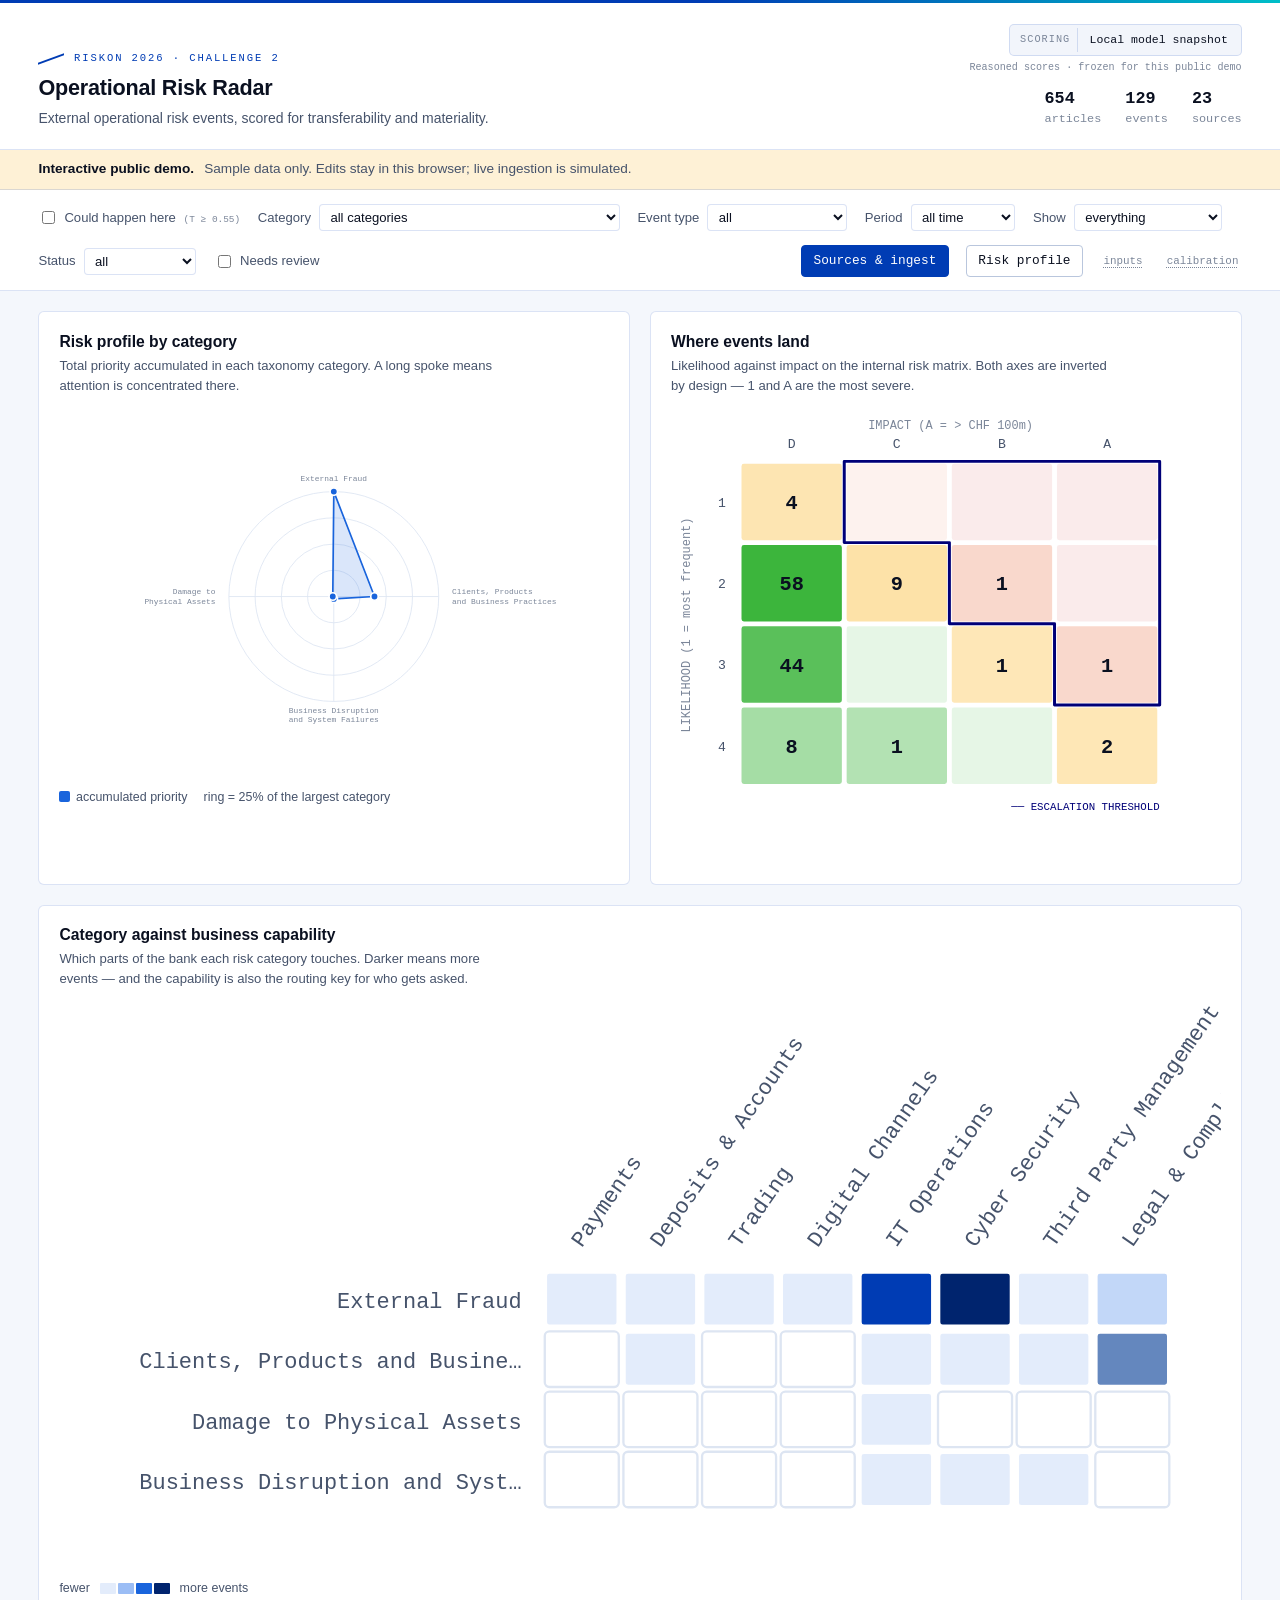
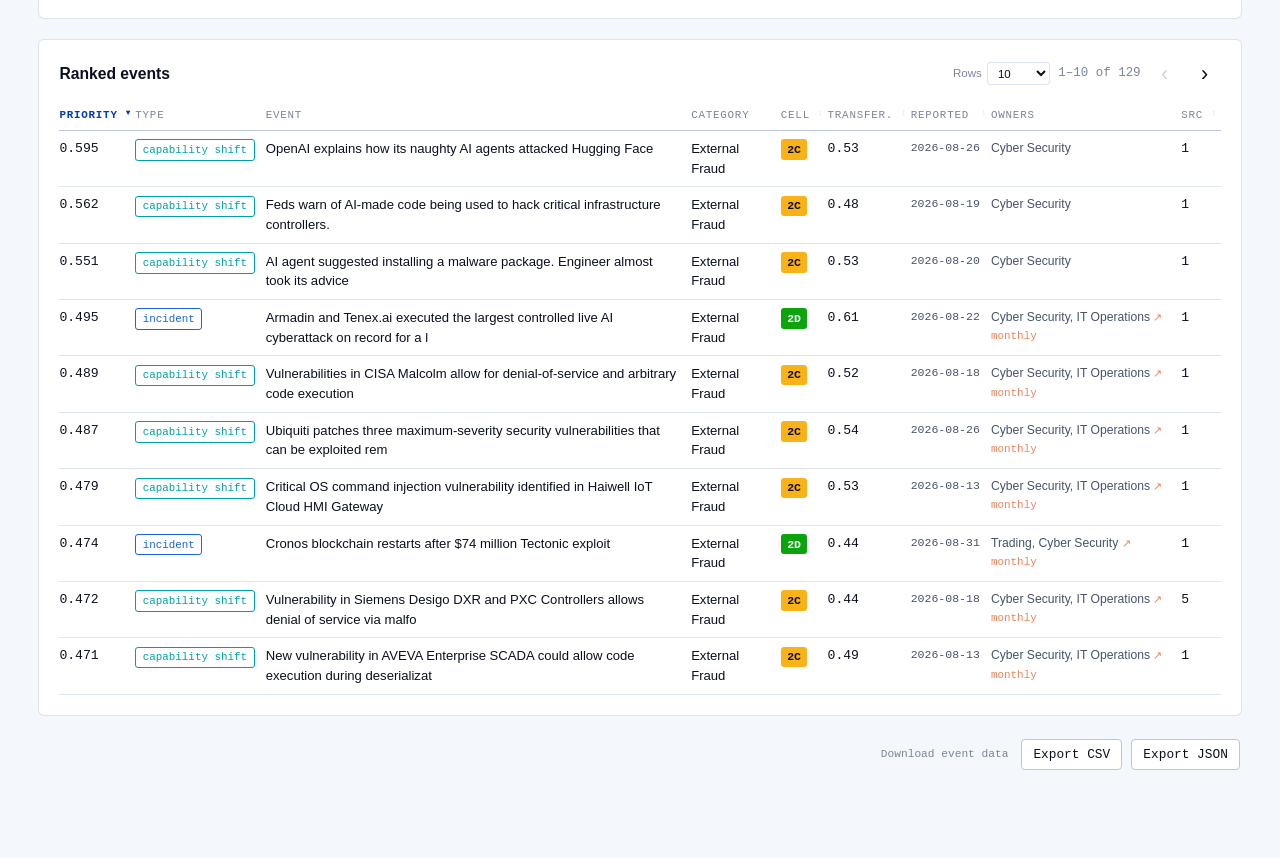
==== commit b92effdd: "Publish reasoned scoring snapshot" ====
--- a/index.html
+++ b/index.html
@@ -16,13 +16,11 @@
   </div>
   <div class="masthead-right">
     <div class="mode-wrap">
-      <div class="mode" id="mode" role="group" aria-label="Analysis engine">
-        <span class="mode-label">Engine</span>
-        <button class="mode-btn" id="mode-local" data-backend="local">Private</button>
-        <button class="mode-btn" id="mode-frontier" data-backend="anthropic">Claude</button>
-        <button class="mode-btn" id="mode-openai" data-backend="openai">OpenAI/Kimi</button>
+      <div class="mode" id="mode" aria-label="Scoring method">
+        <span class="mode-label">Scoring</span>
+        <span class="mode-snapshot">Local model snapshot</span>
       </div>
-      <span class="mode-note" id="mode-note"></span>
+      <span class="mode-note" id="mode-note">Reasoned scores · frozen for this public demo</span>
     </div>
     <div class="masthead-meta" id="meta"></div>
   </div>
--- a/static/styles.css
+++ b/static/styles.css
@@ -202,6 +202,10 @@
   font-family: var(--mono); font-size: 0.64rem; letter-spacing: 0.1em;
   text-transform: uppercase; color: var(--muted);
 }
+.mode-snapshot {
+  font-family: var(--mono); font-size: 0.72rem; color: var(--text-primary);
+  border-left: 1px solid var(--border); padding: 0.2rem 0.45rem 0.2rem 0.7rem;
+}
 .mode-btn {
   font: inherit; font-family: var(--mono); font-size: 0.72rem; cursor: pointer;
   border: 1px solid transparent; border-radius: 3px; padding: 0.2rem 0.55rem;
